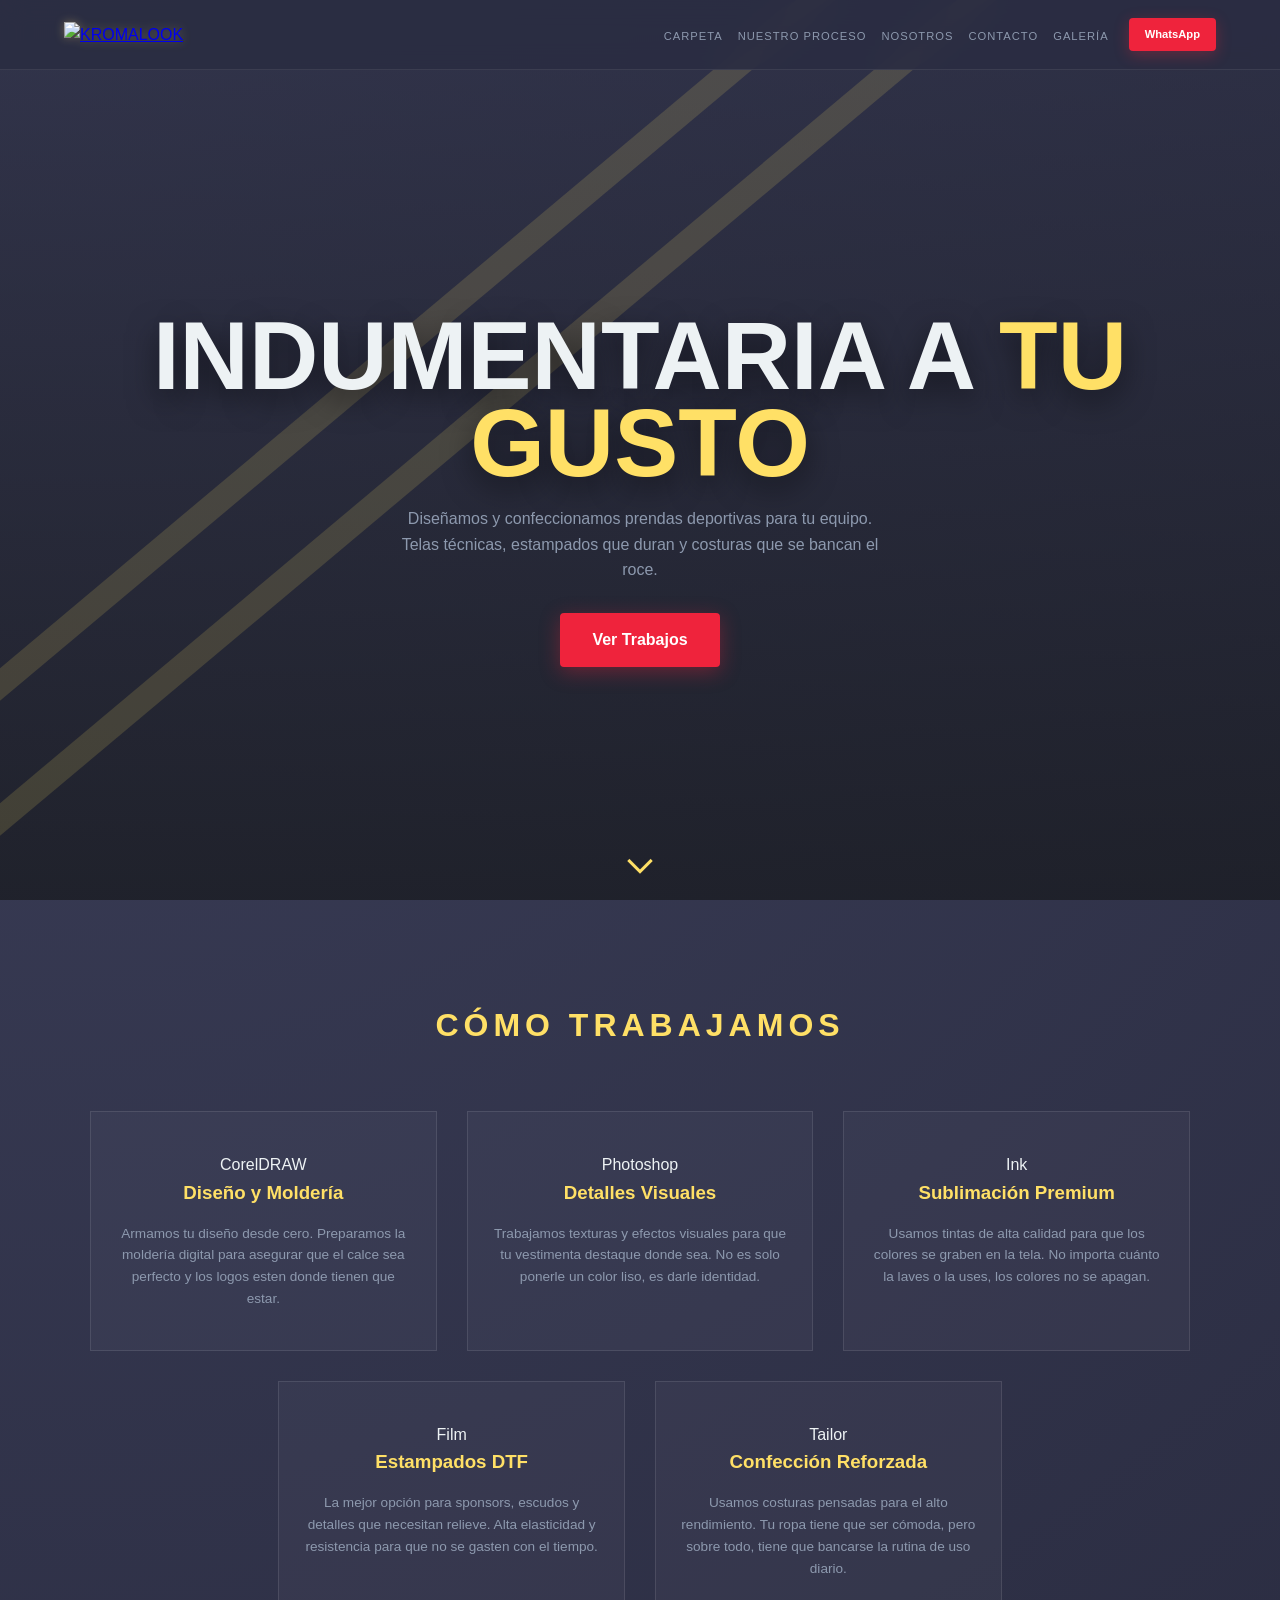
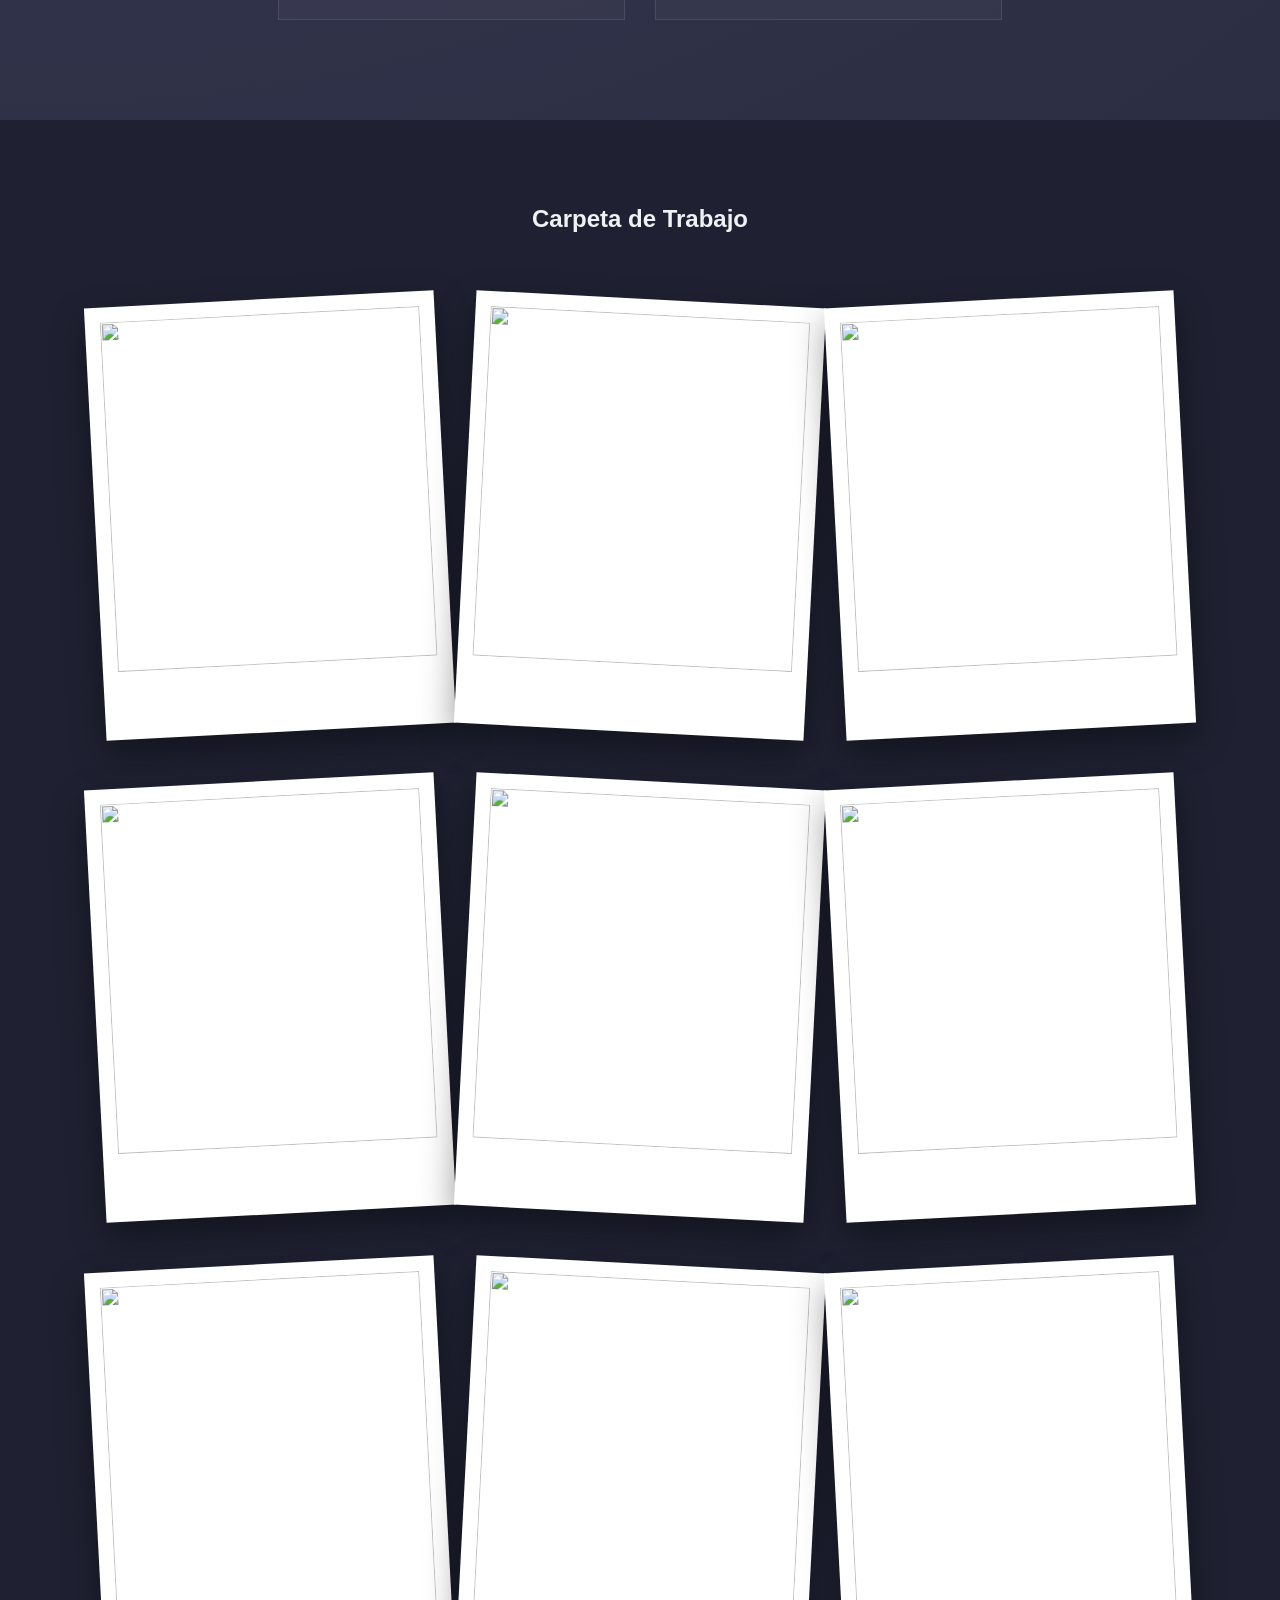
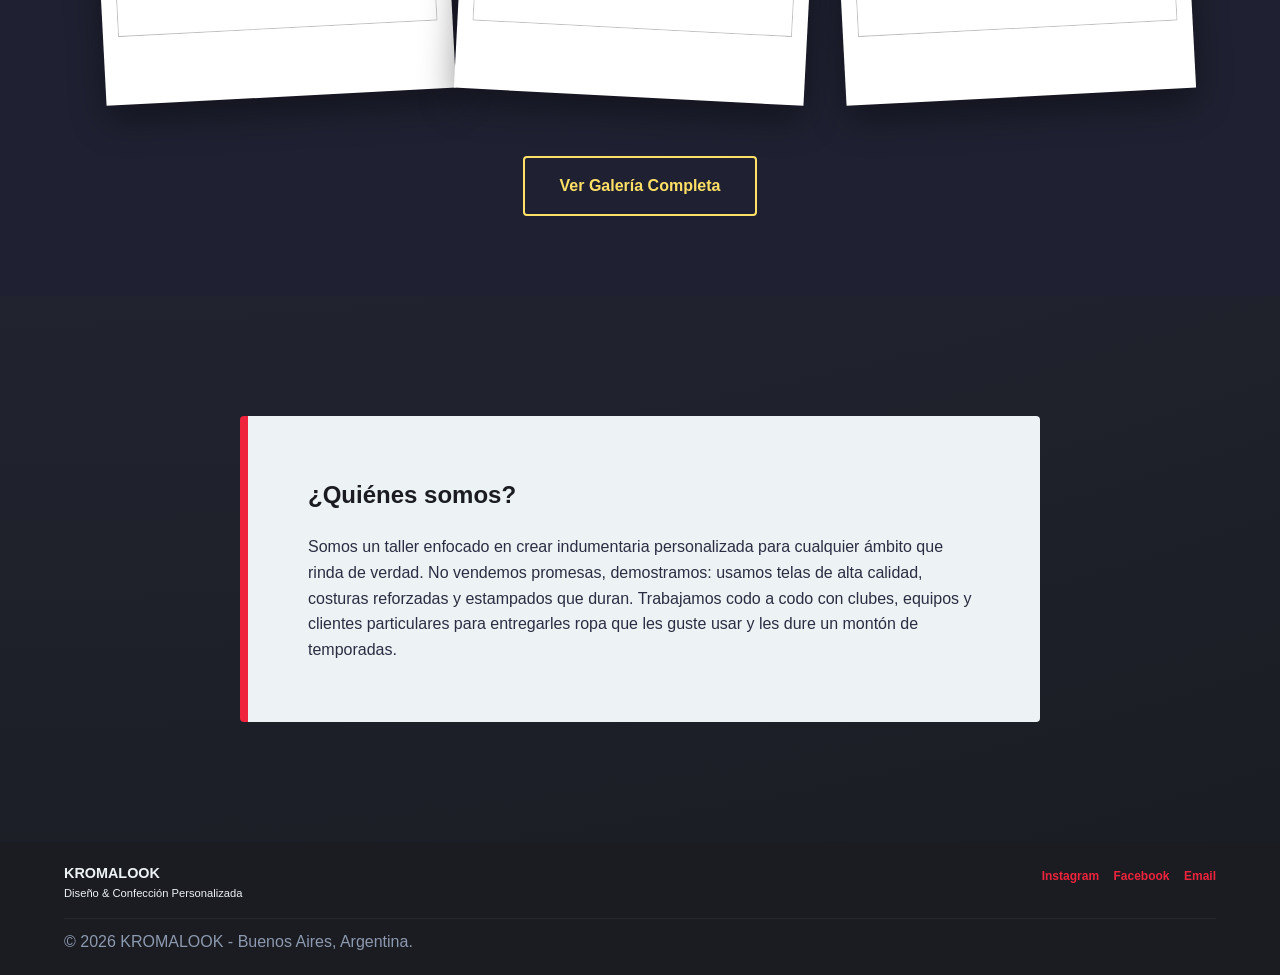
==== index.html @ a7c46986 "Add files via upload" ====
<!DOCTYPE html>
<html lang="es">
<head>
    <meta charset="UTF-8">
    <meta name="viewport" content="width=device-width, initial-scale=1.0">
    <title>KROMALOOK | Indumentaria Deportiva Personalizada | Diseño & Confección</title>
    <link rel="icon" href="img/kromalogo.webp" type="image/webp">
    <link rel="stylesheet" href="style.css">
</head>
<body>

<header id="header">
    <div class="logo-area">
        <a href="index.html" class="logo-link"><img src="img/kromalogo.webp" alt="KROMALOOK" class="logo-img"></a>
    </div>
    <div class="menu-toggle" onclick="toggleMenu()"><span></span><span></span><span></span></div>
    <nav id="main-nav">
        <ul class="nav-menu">
            <li><a href="#carpeta" onclick="toggleMenu()"> Carpeta</a></li>
            <li><a href="#herramientas" onclick="toggleMenu()"> Nuestro Proceso</a></li>
            <li><a href="#nosotros" onclick="toggleMenu()"> Nosotros</a></li>
            <li><a href="javascript:void(0)" onclick="toggleContactModal(); toggleMenu();"> Contacto</a></li>
            <li><a href="galeria.html" onclick="toggleMenu()"> Galería</a></li>
        </ul>
        <div class="mobile-nav-footer">
            <div class="mobile-socials">
                <a href="#" aria-label="Instagram">
                    <svg viewBox="0 0 24 24" width="24" height="24" fill="currentColor"><path d="M12 2.163c3.204 0 3.584.012 4.85.07 3.252.148 4.771 1.691 4.919 4.919.058 1.265.069 1.645.069 4.849 0 3.205-.012 3.584-.069 4.849-.149 3.225-1.664 4.771-4.919 4.919-1.266.058-1.644.07-4.85.07-3.204 0-3.584-.012-4.849-.07-3.26-.149-4.771-1.699-4.919-4.92-.058-1.265-.07-1.644-.07-4.849 0-3.204.013-3.583.07-4.849.149-3.227 1.664-4.771 4.919-4.919 1.266-.057 1.645-.069 4.849-.069zm0-2.163c-3.259 0-3.667.014-4.947.072-4.358.2-6.78 2.618-6.98 6.98-.059 1.281-.073 1.689-.073 4.948 0 3.259.014 3.668.072 4.948.2 4.358 2.618 6.78 6.98 6.98 1.281.058 1.689.072 4.948.072 3.259 0 3.668-.014 4.948-.072 4.354-.2 6.782-2.618 6.979-6.98.059-1.28.073-1.689.073-4.948 0-3.259-.014-3.667-.072-4.947-.196-4.354-2.617-6.78-6.979-6.98-1.281-.059-1.69-.073-4.949-.073zm0 5.838c-3.403 0-6.162 2.759-6.162 6.162s2.759 6.163 6.162 6.163 6.162-2.759 6.162-6.163c0-3.403-2.759-6.162-6.162-6.162zm0 10.162c-2.209 0-4-1.79-4-4 0-2.209 1.791-4 4-4s4 1.791 4 4c0 2.21-1.791 4-4 4zm6.406-11.845c-.796 0-1.441.645-1.441 1.44s.645 1.44 1.441 1.44c.795 0 1.439-.645 1.439-1.44s-.644-1.44-1.439-1.44z"/></svg>
                </a>
                <a href="#" aria-label="Facebook">
                    <svg viewBox="0 0 24 24" width="24" height="24" fill="currentColor"><path d="M9 8h-3v4h3v12h5v-12h3.642l.358-4h-4v-1.667c0-.955.192-1.333 1.115-1.333h2.885v-5h-3.808c-3.596 0-5.192 1.583-5.192 4.615v3.385z"/></svg>
                </a>
                <a href="#" aria-label="WhatsApp">
                    <svg viewBox="0 0 24 24" width="24" height="24" fill="currentColor"><path d="M.057 24l1.687-6.163c-1.041-1.804-1.588-3.849-1.587-5.946.003-6.556 5.338-11.891 11.893-11.891 3.181.001 6.167 1.24 8.413 3.488 2.245 2.248 3.481 5.236 3.48 8.414-.003 6.557-5.338 11.892-11.893 11.892-1.99-.001-3.951-.5-5.688-1.448l-6.305 1.654zm6.597-3.807c1.676.995 3.276 1.591 5.392 1.592 5.448 0 9.886-4.434 9.889-9.885.002-5.462-4.415-9.89-9.881-9.892-5.452 0-9.887 4.434-9.889 9.884-.001 2.225.651 3.891 1.746 5.634l-.999 3.648 3.742-.981zm11.387-5.464c-.074-.124-.272-.198-.57-.347-.297-.149-1.758-.868-2.031-.967-.272-.099-.47-.149-.669.149-.198.297-.768.967-.941 1.165-.173.198-.347.223-.644.074-.297-.149-1.255-.462-2.39-1.475-.88-.788-1.48-1.761-1.653-2.059-.173-.297-.018-.458.13-.606.134-.133.297-.347.446-.521.151-.172.2-.296.3-.495.099-.198.05-.372-.025-.521-.075-.148-.669-1.611-.916-2.206-.242-.579-.487-.5-.669-.51l-.57-.01c-.198 0-.52.074-.792.347-.272.297-1.04 1.016-1.04 2.479 0 1.463 1.065 2.876 1.213 3.074.149.198 2.095 3.2 5.076 4.487.709.306 1.263.489 1.694.626.712.226 1.36.194 1.872.118.571-.085 1.758-.719 2.006-1.413.248-.695.248-1.29.173-1.414z"/></svg>
                </a>
            </div>
            <div class="watermark">KROMALOOK TECHNICAL APPAREL</div>
        </div>
        <a href="https://wa.me/5491169520680" target="_blank" class="btn-whatsapp">WhatsApp</a>
    </nav>
</header>

<section class="hero-flyer" id="hero">
    <div class="hero-content">
        <div class="hero-parallax-group">
            <h1>INDUMENTARIA A<span class="vibrant-text"> TU GUSTO</span></h1>
            <p>Diseñamos y confeccionamos prendas deportivas para tu equipo. Telas técnicas, estampados que duran y costuras que se bancan el roce.</p>
            <div class="hero-buttons">
                <a href="#carpeta" class="btn btn-main">Ver Trabajos</a>
            </div>
        </div>
    </div>
    <a href="#herramientas" class="scroll-indicator">
        <span class="arrow-v"></span>
    </a>
</section>

<section id="herramientas" class="tools-section">
    <h2>Cómo Trabajamos</h2>
    <div class="tools-container">
        <div class="tool-card">
            <div class="tool-icon">CorelDRAW</div>
            <h3>Diseño y Moldería</h3>
            <p>Armamos tu diseño desde cero. Preparamos la moldería digital para asegurar que el calce sea perfecto y los logos esten donde tienen que estar.</p>
        </div>
        <div class="tool-card">
            <div class="tool-icon">Photoshop</div>
            <h3>Detalles Visuales</h3>
            <p>Trabajamos texturas y efectos visuales para que tu vestimenta destaque donde sea. No es solo ponerle un color liso, es darle identidad.</p>
        </div>
        <div class="tool-card">
            <div class="tool-icon">Ink</div>
            <h3>Sublimación Premium</h3>
            <p>Usamos tintas de alta calidad para que los colores se graben en la tela. No importa cuánto la laves o la uses, los colores no se apagan.</p>
        </div>
        <div class="tool-card">
            <div class="tool-icon">Film</div>
            <h3>Estampados DTF</h3>
            <p>La mejor opción para sponsors, escudos y detalles que necesitan relieve. Alta elasticidad y resistencia para que no se gasten con el tiempo.</p>
        </div>
        <div class="tool-card">
            <div class="tool-icon">Tailor</div>
            <h3>Confección Reforzada</h3>
            <p>Usamos costuras pensadas para el alto rendimiento. Tu ropa tiene que ser cómoda, pero sobre todo, tiene que bancarse la rutina de uso diario.</p>
        </div>
    </div>
</section>

<section id="carpeta" class="work-folder">
    <h2>Carpeta de Trabajo</h2>
    <div class="shelf-container">
        <div class="shelf-row row-1">
            <div class="work-item" onclick="zoomImg(this)"><img src="img/ para subir (1).png" class="protect-img"></div>
            <div class="work-item" onclick="zoomImg(this)"><img src="img/ para subir (2).png" class="protect-img"></div>
            <div class="work-item" onclick="zoomImg(this)"><img src="img/ para subir (3).png" class="protect-img"></div>
            <div class="work-item mobile-only" onclick="zoomImg(this)"><img src="img/ para subir (1).png"></div>
            <div class="work-item mobile-only" onclick="zoomImg(this)"><img src="img/ para subir (2).png"></div>
        </div>
        <div class="shelf-row row-2">
            <div class="work-item" onclick="zoomImg(this)"><img src="img/ para subir (3).png" class="protect-img"></div>
            <div class="work-item" onclick="zoomImg(this)"><img src="img/ para subir (2).png" class="protect-img"></div>
            <div class="work-item" onclick="zoomImg(this)"><img src="img/ para subir (1).png" class="protect-img"></div>
            <div class="work-item mobile-only" onclick="zoomImg(this)"><img src="img/ para subir (3).png"></div>
            <div class="work-item mobile-only" onclick="zoomImg(this)"><img src="img/ para subir (2).png"></div>
        </div>
        <div class="shelf-row pc-only">
            <div class="work-item" onclick="zoomImg(this)"><img src="img/ para subir (1).png" class="protect-img"></div>
            <div class="work-item" onclick="zoomImg(this)"><img src="img/ para subir (2).png" class="protect-img"></div>
            <div class="work-item" onclick="zoomImg(this)"><img src="img/ para subir (3).png" class="protect-img"></div>
        </div>
    </div>
    
    <div class="gallery-btn-container">
        <a href="galeria.html" class="btn-galery">Ver Galería Completa</a>
    </div>
</section>

<section id="nosotros" class="about-container">
    <div class="about-box">
        <h2>¿Quiénes somos?</h2>
        <p>Somos un taller enfocado en crear indumentaria personalizada para cualquier ámbito que rinda de verdad. No vendemos promesas, demostramos: usamos telas de alta calidad, costuras reforzadas y estampados que duran. Trabajamos codo a codo con clubes, equipos y clientes particulares para entregarles ropa que les guste usar y les dure un montón de temporadas.</p>
    </div>
</section>

<div id="img-modal" onclick="this.style.display='none'">
    <img id="modal-content">
</div>

<div id="contact-modal" class="modal-overlay" onclick="toggleContactModal()">
    <div class="contact-box" onclick="event.stopPropagation()">
        <span class="close-modal" onclick="toggleContactModal()">&times;</span>
        <h2>Contactanos</h2>
        <p>Escribinos por el canal que te quede más cómodo.</p>
        <div class="contact-socials">
            <a href="#" aria-label="Instagram" class="social-btn">
                <svg viewBox="0 0 24 24" width="30" height="30" fill="currentColor"><path d="M12 2.163c3.204 0 3.584.012 4.85.07 3.252.148 4.771 1.691 4.919 4.919.058 1.265.069 1.645.069 4.849 0 3.205-.012 3.584-.069 4.849-.149 3.225-1.664 4.771-4.919 4.919-1.266.058-1.644.07-4.85.07-3.204 0-3.584-.012-4.849-.07-3.26-.149-4.771-1.699-4.919-4.92-.058-1.265-.07-1.644-.07-4.849 0-3.204.013-3.583.07-4.849.149-3.227 1.664-4.771 4.919-4.919 1.266-.057 1.645-.069 4.849-.069zm0-2.163c-3.259 0-3.667.014-4.947.072-4.358.2-6.78 2.618-6.98 6.98-.059 1.281-.073 1.689-.073 4.948 0 3.259.014 3.668.072 4.948.2 4.358 2.618 6.78 6.98 6.98 1.281.058 1.689.072 4.948.072 3.259 0 3.668-.014 4.948-.072 4.354-.2 6.782-2.618 6.979-6.98.059-1.28.073-1.689.073-4.948 0-3.259-.014-3.667-.072-4.947-.196-4.354-2.617-6.78-6.979-6.98-1.281-.059-1.69-.073-4.949-.073zm0 5.838c-3.403 0-6.162 2.759-6.162 6.162s2.759 6.163 6.162 6.163 6.162-2.759 6.162-6.163c0-3.403-2.759-6.162-6.162-6.162zm0 10.162c-2.209 0-4-1.79-4-4 0-2.209 1.791-4 4-4s4 1.791 4 4c0 2.21-1.791 4-4 4zm6.406-11.845c-.796 0-1.441.645-1.441 1.44s.645 1.44 1.441 1.44c.795 0 1.439-.645 1.439-1.44s-.644-1.44-1.439-1.44z"/></svg>
                <span>Instagram</span>
            </a>
            <a href="#" aria-label="Facebook" class="social-btn">
                <svg viewBox="0 0 24 24" width="30" height="30" fill="currentColor"><path d="M9 8h-3v4h3v12h5v-12h3.642l.358-4h-4v-1.667c0-.955.192-1.333 1.115-1.333h2.885v-5h-3.808c-3.596 0-5.192 1.583-5.192 4.615v3.385z"/></svg>
                <span>Facebook</span>
            </a>
            <a href="https://wa.me/5491169520680" target="_blank" aria-label="WhatsApp" class="social-btn wpp-btn">
                <svg viewBox="0 0 24 24" width="30" height="30" fill="currentColor"><path d="M.057 24l1.687-6.163c-1.041-1.804-1.588-3.849-1.587-5.946.003-6.556 5.338-11.891 11.893-11.891 3.181.001 6.167 1.24 8.413 3.488 2.245 2.248 3.481 5.236 3.48 8.414-.003 6.557-5.338 11.892-11.893 11.892-1.99-.001-3.951-.5-5.688-1.448l-6.305 1.654zm6.597-3.807c1.676.995 3.276 1.591 5.392 1.592 5.448 0 9.886-4.434 9.889-9.885.002-5.462-4.415-9.89-9.881-9.892-5.452 0-9.887 4.434-9.889 9.884-.001 2.225.651 3.891 1.746 5.634l-.999 3.648 3.742-.981zm11.387-5.464c-.074-.124-.272-.198-.57-.347-.297-.149-1.758-.868-2.031-.967-.272-.099-.47-.149-.669.149-.198.297-.768.967-.941 1.165-.173.198-.347.223-.644.074-.297-.149-1.255-.462-2.39-1.475-.88-.788-1.48-1.761-1.653-2.059-.173-.297-.018-.458.13-.606.134-.133.297-.347.446-.521.151-.172.2-.296.3-.495.099-.198.05-.372-.025-.521-.075-.148-.669-1.611-.916-2.206-.242-.579-.487-.5-.669-.51l-.57-.01c-.198 0-.52.074-.792.347-.272.297-1.04 1.016-1.04 2.479 0 1.463 1.065 2.876 1.213 3.074.149.198 2.095 3.2 5.076 4.487.709.306 1.263.489 1.694.626.712.226 1.36.194 1.872.118.571-.085 1.758-.719 2.006-1.413.248-.695.248-1.29.173-1.414z"/></svg>
                <span>WhatsApp</span>
            </a>
        </div>
    </div>
</div>

<footer id="contacto">
    <div class="footer-content">
        <div class="footer-info">
            <h3>KROMALOOK</h3>
            <p>Diseño & Confección Personalizada</p>
        </div>
        <div class="footer-links">
            <a href="#">Instagram</a>
            <a href="#">Facebook</a>
            <a href="mailto:info@kromalook.com">Email</a>
        </div>
    </div>
    <p class="copyright">&copy; 2026 KROMALOOK - Buenos Aires, Argentina.</p>
</footer>

<script src="script.js"></script>
</body>
</html>
---- style.css ----
:root{
  /* Palette */
  --bg-deep: #2B2D42;
  --bg-darker: #1A1C22;
  --text-main: #EDF2F4;
  --text-muted: #8D99AE;
  --card-bg: rgba(255,255,255,0.05);
  --white: #ffffff;
  --accent-gold: #FFE066;
  --accent-hit: #EF233C;
  --accent-tech: #247BA0;
}

/* Reset */
*{box-sizing:border-box;margin:0;padding:0}

/* Base */
body{
  font-family:'Segoe UI', Roboto, Helvetica, Arial, sans-serif;
  color:var(--text-main);
  line-height:1.6;
  overflow-x:hidden;
  background:radial-gradient(circle at 0% 0%, #3d405b 0%, var(--bg-deep) 50%, var(--bg-darker) 100%);
}

/* FUERZA EL FOOTER AL FINAL DE LA PÁGINA */
body {
    display: flex;
    flex-direction: column;
    min-height: 100vh; /* Ocupa el 100% de la altura de la ventana */
    margin: 0;
}

/* Asegurate de que el contenido principal (sea <main> o tus <section>) 
   tenga esta propiedad para que crezca y empuje al footer 
*/
main, .gallery-grid, #herramientas, #nosotros {
    flex: 1;
}

/* Header */
header{height:70px;display:flex;justify-content:space-between;align-items:center;padding:0 5%;position:fixed;width:100%;background:rgba(43,45,66,0.9);backdrop-filter:blur(12px);z-index:1000;border-bottom:1px solid rgba(255,255,255,0.08)}
.logo-img{height:35px;filter:drop-shadow(0 0 5px rgba(255,224,102,0.3))}

#main-nav { display: flex; align-items: center; gap: 20px; }
.mobile-nav-footer { display: none; }

.nav-menu{display:flex;list-style:none;gap:15px}
.nav-menu a{text-decoration:none;color:var(--text-muted);font-size:.7rem;text-transform:uppercase;letter-spacing:1px;transition:.3s}
.nav-menu a:hover{color:var(--accent-gold)}
.btn-whatsapp{background:var(--accent-hit);color:#fff;padding:8px 16px;border-radius:4px;text-decoration:none;font-weight:700;font-size:.7rem;transition:.3s;box-shadow:0 4px 15px rgba(239,35,60,.3)}
.btn-whatsapp:hover{transform:scale(1.05);background:#d90429}

.menu-toggle { display: none; flex-direction: column; gap: 5px; cursor: pointer; z-index: 1001; }
.menu-toggle span { width: 25px; height: 3px; background: var(--accent-gold); transition: .3s; }

/* HERO */
.hero-flyer{height:100vh;display:flex;flex-direction:column;align-items:center;justify-content:center;padding-top:80px;text-align:center;background:linear-gradient(rgba(43,45,66,.6),rgba(26,28,34,.8)),url('img/flyer-bg.webp') center/cover;position:relative;overflow:hidden}

.hero-flyer::before, .hero-flyer::after {
    content: ''; position: absolute; width: 200%; height: 25px; background: var(--accent-gold);
    opacity: 0.15; transform: rotate(-40deg); z-index: 1; pointer-events: none;
}
.hero-flyer::before { top: 15%; left: -50%; }
.hero-flyer::after { top: 30%; left: -50%; }
.hero-content { position: relative; z-index: 2; }

.hero-text-group{margin-bottom:40px}
.hero-content h1{font-size:clamp(3rem,10vw,6rem);font-weight:900;line-height:.9;margin-bottom:20px;text-shadow:0 10px 30px rgba(0,0,0,.5)}
.hero-content p{max-width:500px;margin:0 auto;color:var(--text-muted)}
.vibrant-text{color:var(--accent-gold)}
.hero-buttons{display:flex;gap:20px;justify-content:center;padding-top:30px}

/* Button base + variants */
.btn{display:inline-block;border-radius:4px;text-decoration:none;color:#fff;font-weight:700;transition:.25s;box-shadow:0 5px 20px rgba(0,0,0,.15);padding:12px 30px;border:2px solid transparent}
.btn:hover{transform:translateY(-2px)}

.btn-main{background:var(--accent-hit);border-color:var(--accent-hit);box-shadow:0 5px 20px rgba(239,35,60,.35)}
.btn-main:hover{background:transparent;color:var(--accent-hit)}

/* Scroll indicator */
.scroll-indicator{position:absolute;left:50%;transform:translateX(-50%);bottom:30px;display:flex;align-items:center;gap:6px;padding:0;z-index:30;animation:scrollBlink 2s infinite; pointer-events: auto; cursor: pointer;}
.arrow-v{display:inline-block;width:18px;height:18px;border-right:3px solid var(--accent-gold);border-bottom:3px solid var(--accent-gold);transform:rotate(45deg);will-change:transform,opacity}

@keyframes scrollBlink{0%,100%{opacity:.25;transform:translateY(0)}50%{opacity:1;transform:translateY(8px)}}

/* Tools */
.tools-section{padding:100px 5%}
.tools-section h2{text-align:center;color:var(--accent-gold);text-transform:uppercase;letter-spacing:5px;margin-bottom:60px;font-size:2rem}
.tools-container{display:grid;grid-template-columns:repeat(6,1fr);gap:30px;max-width:1100px;margin:0 auto}
.tool-card{background:rgba(255,255,255,.03);border:1px solid rgba(255,255,255,.1);padding:40px 25px;transition:all .4s;text-align:center}
.tool-card:nth-child(1),.tool-card:nth-child(2),.tool-card:nth-child(3){grid-column:span 2}
.tool-card:nth-child(4){grid-column:2/span 2}
.tool-card:nth-child(5){grid-column:4/span 2}
.tool-card:hover{transform:scale(1.05);background:rgba(255,255,255,.08);border-color:var(--accent-gold);box-shadow:0 20px 40px rgba(0,0,0,.3)}
.tool-card h3{color:var(--accent-gold);margin-bottom:15px}
.tool-card p{color:var(--text-muted);font-size:.85rem}

/* Work folder */
.work-folder{padding:80px 5%;background:#1f2132;overflow:hidden}
.work-folder h2{text-align:center;margin-bottom:50px;color:var(--text-main)}

.shelf-container { display: flex; flex-direction: column; gap: 30px;}
.shelf-row { display: flex; gap: 20px; padding: 10px; flex-wrap: wrap; justify-content: center; }

.work-item{background:#fff;padding:15px 15px 60px;box-shadow:0 15px 35px rgba(0,0,0,.4);width:calc(33.333% - 20px); max-width:350px;transition:.4s;flex-shrink:0}
.work-item:nth-child(odd){align-self:flex-start;transform:rotate(-3deg)}
.work-item:nth-child(even){align-self:flex-end;transform:rotate(3deg)}
.work-item:hover{transform:rotate(0deg) scale(1.1);z-index:10; cursor: pointer;}
.work-item img{width:100%;height:350px;object-fit:cover}

.gallery-btn-container { text-align: center; margin-top: 50px; }
.btn-galery {
    display: inline-block; padding: 15px 35px; border-radius: 4px;
    font-weight: 700; text-decoration: none; transition: 0.3s;
    background: transparent; color: var(--accent-gold);
    border: 2px solid var(--accent-gold);
}
.btn-galery:hover {
    background: var(--accent-gold); color: var(--bg-deep);
    transform: scale(1.05); box-shadow: 0 5px 20px rgba(255, 224, 102, 0.4);
}

/* About */
.about-container{padding:120px 5%}
.about-box{background:var(--text-main);color:var(--bg-deep);padding:60px;border-radius:4px;max-width:800px;margin:0 auto;border-left:8px solid var(--accent-hit)}
.about-box h2{font-weight:900;margin-bottom:20px;color:var(--bg-darker)}

/* Footer compact */
footer{padding:20px 5%;background:var(--bg-darker)}
.footer-content{display:flex;flex-direction:row;flex-wrap:wrap;gap:15px;justify-content:space-between}
.footer-info h3{font-size:.9rem}
.footer-info p{font-size:.7rem}
.footer-links a{font-size:.75rem;margin-left:10px;color:var(--accent-hit);text-decoration:none;font-weight:700}
.copyright{margin-top:15px;border-top:1px solid rgba(255,255,255,.05);padding-top:10px;color:var(--text-muted)}
.copyright-center { text-align: center; }

/* Modal zoom de Imagen */
#img-modal{display:none;position:fixed;z-index:9999;top:0;left:0;width:100%;height:100%;background:rgba(0,0,0,.9);align-items:center;justify-content:center}
#modal-content{max-width:90%;max-height:80%;border:10px solid #fff;transform:scale(1);transition:.3s}

/* MODAL DE CONTACTO FLOTANTE */
.modal-overlay {
    display: none; position: fixed; top: 0; left: 0; width: 100%; height: 100%;
    background: rgba(26, 28, 34, 0.85); backdrop-filter: blur(8px);
    z-index: 10000; align-items: center; justify-content: center;
}
.modal-overlay.active { display: flex; animation: fadeIn 0.3s ease; }

.contact-box {
    background: linear-gradient(145deg, var(--bg-deep), var(--bg-darker));
    padding: 40px; border-radius: 12px; text-align: center;
    border: 2px solid var(--accent-gold); box-shadow: 0 20px 50px rgba(0,0,0,0.5);
    max-width: 400px; width: 90%; position: relative; transform: translateY(0);
}
.close-modal {
    position: absolute; top: 15px; right: 20px; font-size: 2rem;
    color: var(--text-muted); cursor: pointer; transition: 0.3s;
}
.close-modal:hover { color: var(--accent-hit); }

.contact-box h2 { color: var(--accent-gold); margin-bottom: 10px; font-size: 2rem; }
.contact-box p { color: var(--text-muted); margin-bottom: 30px; font-size: 0.9rem; }

.contact-socials { display: flex; flex-direction: column; gap: 15px; }
.social-btn {
    display: flex; align-items: center; justify-content: center; gap: 15px;
    padding: 12px 20px; border-radius: 6px; text-decoration: none;
    color: var(--white); background: rgba(255,255,255,0.05); border: 1px solid rgba(255,255,255,0.1);
    transition: 0.3s; font-weight: bold; font-size: 1.1rem;
}
.social-btn:hover { background: rgba(255,255,255,0.1); transform: translateY(-3px); box-shadow: 0 5px 15px rgba(0,0,0,0.3); }
.wpp-btn { background: #25D366; color: white; border: none; }
.wpp-btn:hover { background: #1ebd5c; box-shadow: 0 5px 20px rgba(37, 211, 102, 0.4); }

@keyframes fadeIn { from { opacity: 0; transform: translateY(-20px); } to { opacity: 1; transform: translateY(0); } }

/* --- DISEÑO DE LA GALERÍA (Mejorado) --- */
.page-header { padding-top: 120px; text-align: center; padding-bottom: 40px; }
.page-header h1 { color: var(--accent-gold); font-size: 2.5rem; text-transform: uppercase; }
.page-header-desc { color: var(--text-muted); }

.gallery-grid { 
    display: grid; grid-template-columns: repeat(auto-fill, minmax(300px, 1fr)); 
    gap: 30px; padding: 0 5% 100px; max-width: 1200px; margin: 0 auto;
}
.gallery-item {
    position: relative; background: #fff; padding: 12px; padding-bottom: 50px; 
    box-shadow: 0 10px 20px rgba(0,0,0,0.3); transition: transform 0.4s ease, box-shadow 0.4s ease; cursor: pointer;
    overflow: hidden; border-radius: 4px;
}
.gallery-item img { width: 100%; height: 350px; object-fit: cover; transition: 0.4s; }
.gallery-overlay {
    position: absolute; top: 0; left: 0; width: 100%; height: 100%;
    background: rgba(43, 45, 66, 0.8); display: flex; align-items: center; justify-content: center;
    opacity: 0; transition: 0.3s; z-index: 2; backdrop-filter: blur(2px);
}
.gallery-overlay span {
    color: var(--accent-gold); font-weight: bold; font-size: 1.2rem;
    border: 2px solid var(--accent-gold); padding: 10px 20px; border-radius: 4px;
    transform: translateY(20px); transition: 0.3s;
}
.gallery-item:hover { transform: translateY(-10px); box-shadow: 0 20px 40px rgba(0,0,0,0.5); }
.gallery-item:hover .gallery-overlay { opacity: 1; }
.gallery-item:hover .gallery-overlay span { transform: translateY(0); }


/* --- RESPONSIVE MOBILE --- */
@media (max-width:768px){
  .menu-toggle { display: flex; order: 3; margin-left: auto; }
  
  #main-nav { 
      position: fixed; top: 0; right: -100%; width: 80%; height: 100vh;
      background: radial-gradient(circle at 100% 0%, #3d405b 0%, var(--bg-deep) 60%);
      flex-direction: column; justify-content: space-between;
      padding: 100px 20px 40px; text-align: center; transition: 0.4s; z-index: 1000;
      box-shadow: -10px 0 30px rgba(0,0,0,0.8); border-left: 2px solid var(--accent-gold);
  }
  #main-nav.active { right: 0; }
  
  .nav-menu {flex-direction: column; gap: 25px;}
  .nav-menu a{font-size:1.3rem; font-weight: bold; text-shadow: 0 2px 5px rgba(0,0,0,0.5);}
  .nav-menu a:hover { color: var(--accent-hit); }
  
  .mobile-nav-footer { display: flex; flex-direction: column; gap: 15px; margin-top: auto; padding-top: 30px;}
  .mobile-socials { display: flex; justify-content: center; gap: 25px; margin-bottom: 10px;}
  .mobile-socials a {color: var(--accent-gold); transition: 0.3s;}
  .mobile-socials a:hover {color: var(--accent-hit); transform: scale(1.1);}
  .watermark {font-size: 0.6rem; color: var(--text-muted); text-transform: uppercase; letter-spacing: 2px; opacity: 0.5; }

  .tools-container{display:flex;overflow-x:auto;padding-bottom:30px;scroll-snap-type:x mandatory}
  .tool-card{min-width:80vw;scroll-snap-align:center}
  
  .hero-content h1{font-size:2.2rem;padding:0 15px}
  .hero-content p{font-size:.9rem;padding:0 20px}
  .about-box{padding:30px;margin:0 15px;font-size:.9rem}

  .hero-flyer::before, .hero-flyer::after { height: 4px; }

  /* FIX: Efecto "Snap to center" para que clave la imagen al medio */
  .shelf-row { 
      width: 100%; flex-wrap: nowrap; overflow-x: auto; 
      scroll-snap-type: x mandatory; /* Fuerza el anclaje */
      scroll-behavior: smooth; /* Hace que el deslizamiento sea suave */
      -webkit-overflow-scrolling: touch; 
      padding: 0 35vw 30px 35vw; /* Agrega espacio a los lados para que la primera y última se puedan centrar */
      justify-content: flex-start; gap: 15px; animation: none; 
  }
  .shelf-row::-webkit-scrollbar { display: none; }
  
  .work-item{
      width:220px; max-width: 220px; padding-bottom:30px; 
      scroll-snap-align: center; /* Alinea exactamente al centro */
      scroll-snap-stop: always; /* Fuerza a frenar en una imagen, no salta de largo */
      flex-shrink: 0;
  }
  .work-item img{height:250px}
  
  .pc-only { display: none !important; }

  /* Ajuste de galería para móviles */
  .gallery-grid { grid-template-columns: 1fr; gap: 20px; }
  .gallery-item img { height: 300px; }
}

@media (min-width:769px){
  .mobile-only{display:none}
  .pc-only { display: flex; }
}
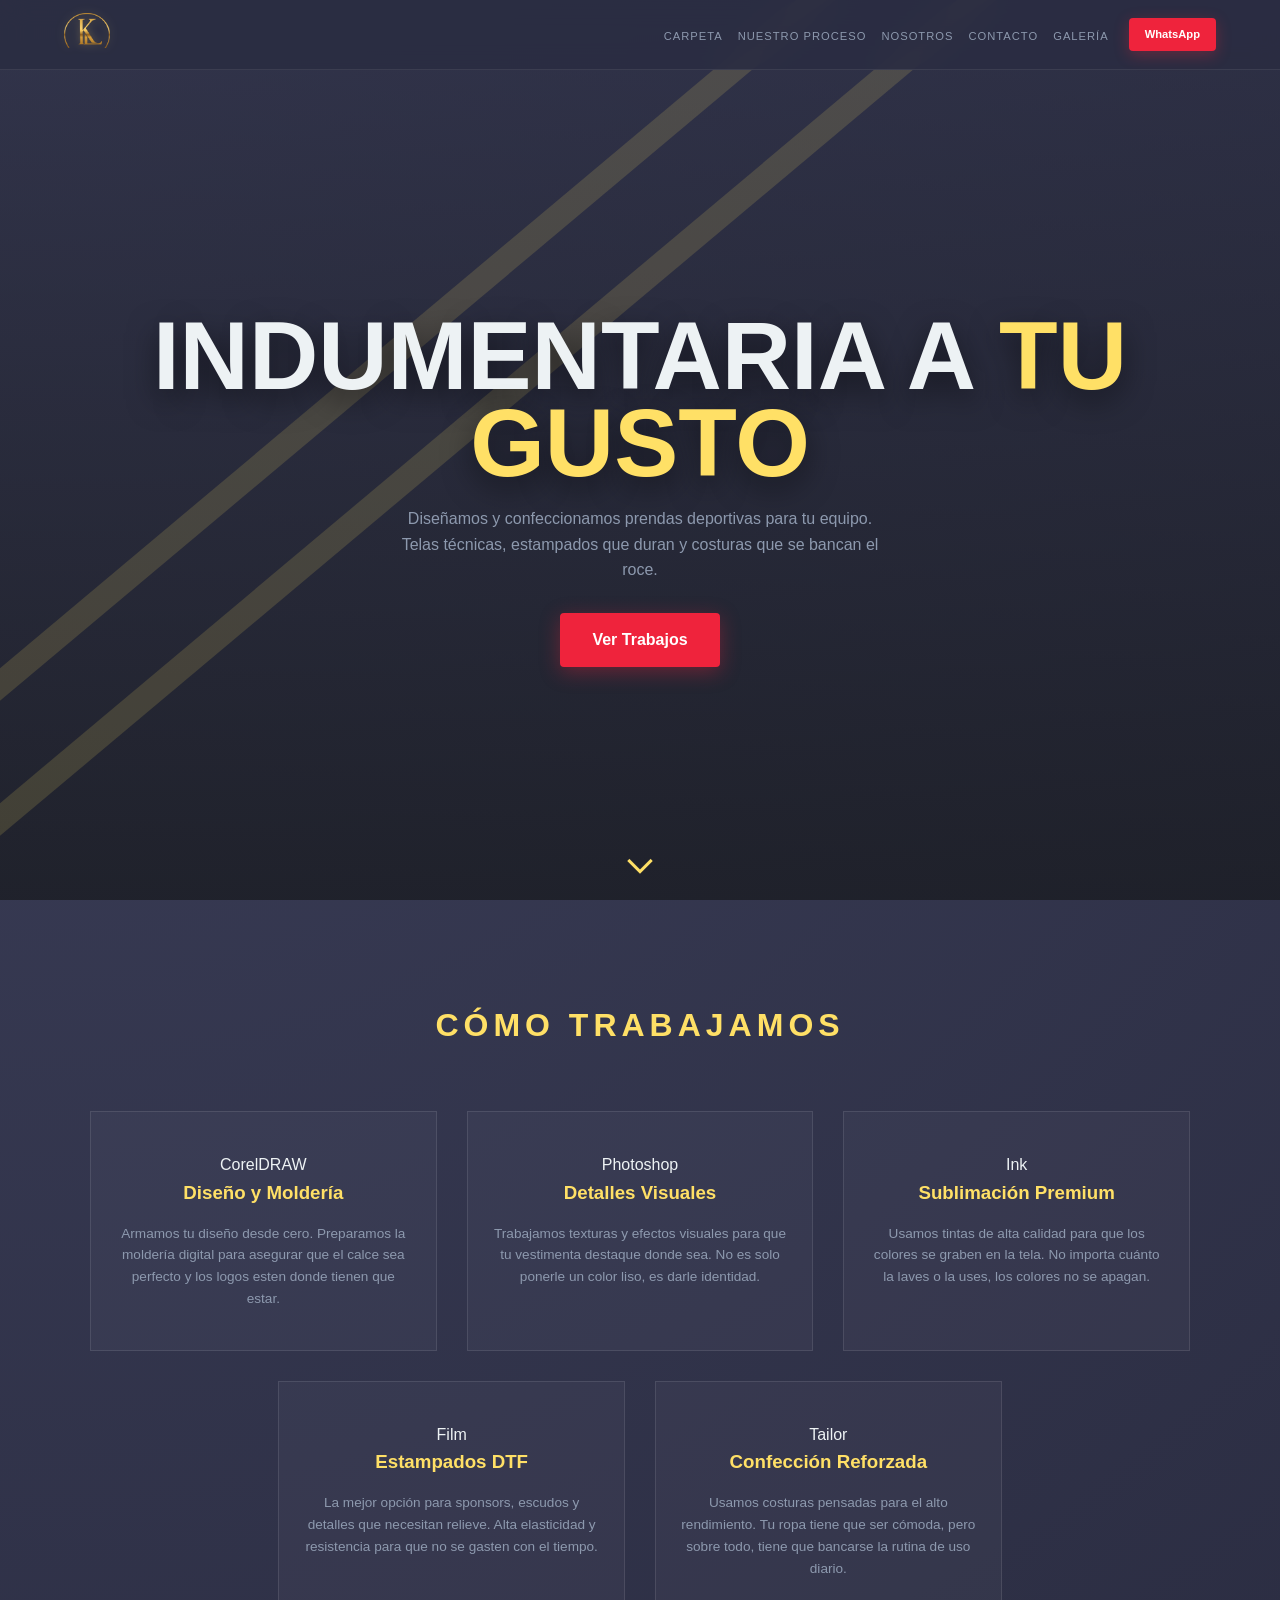
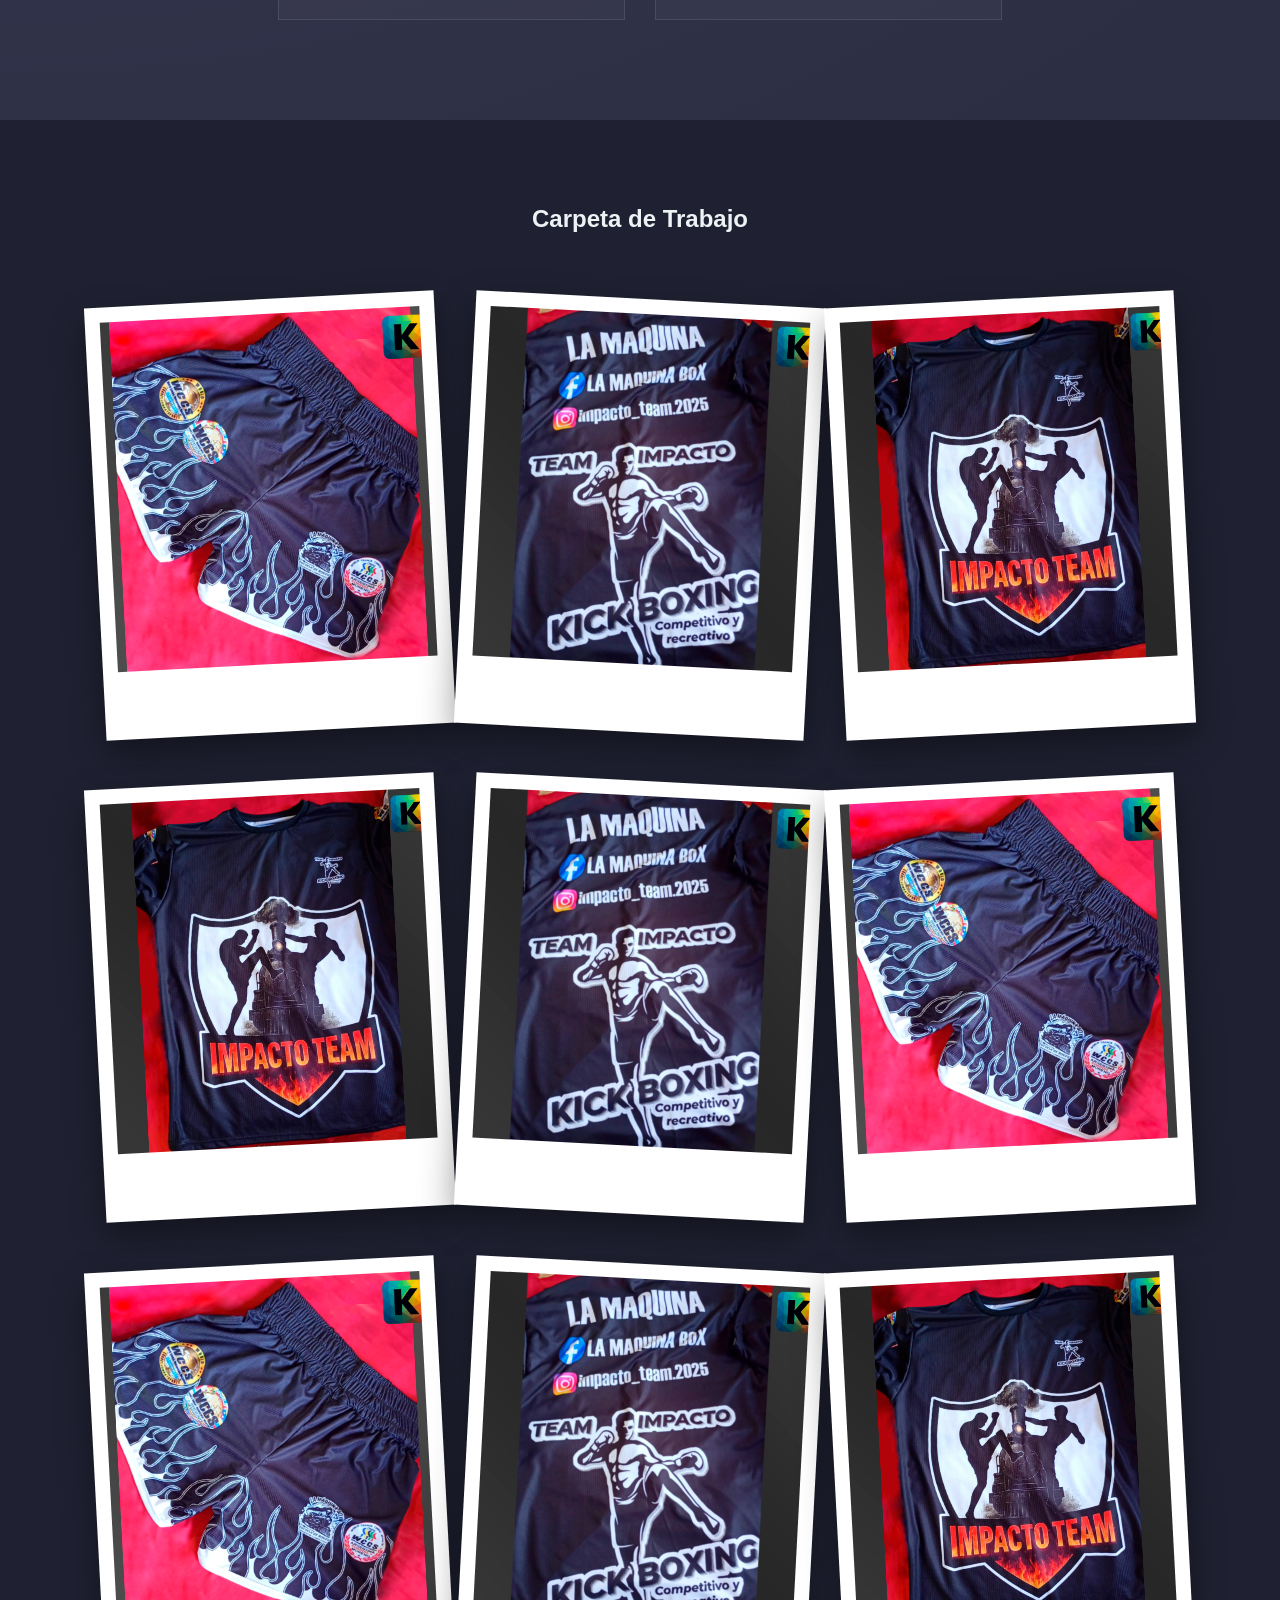
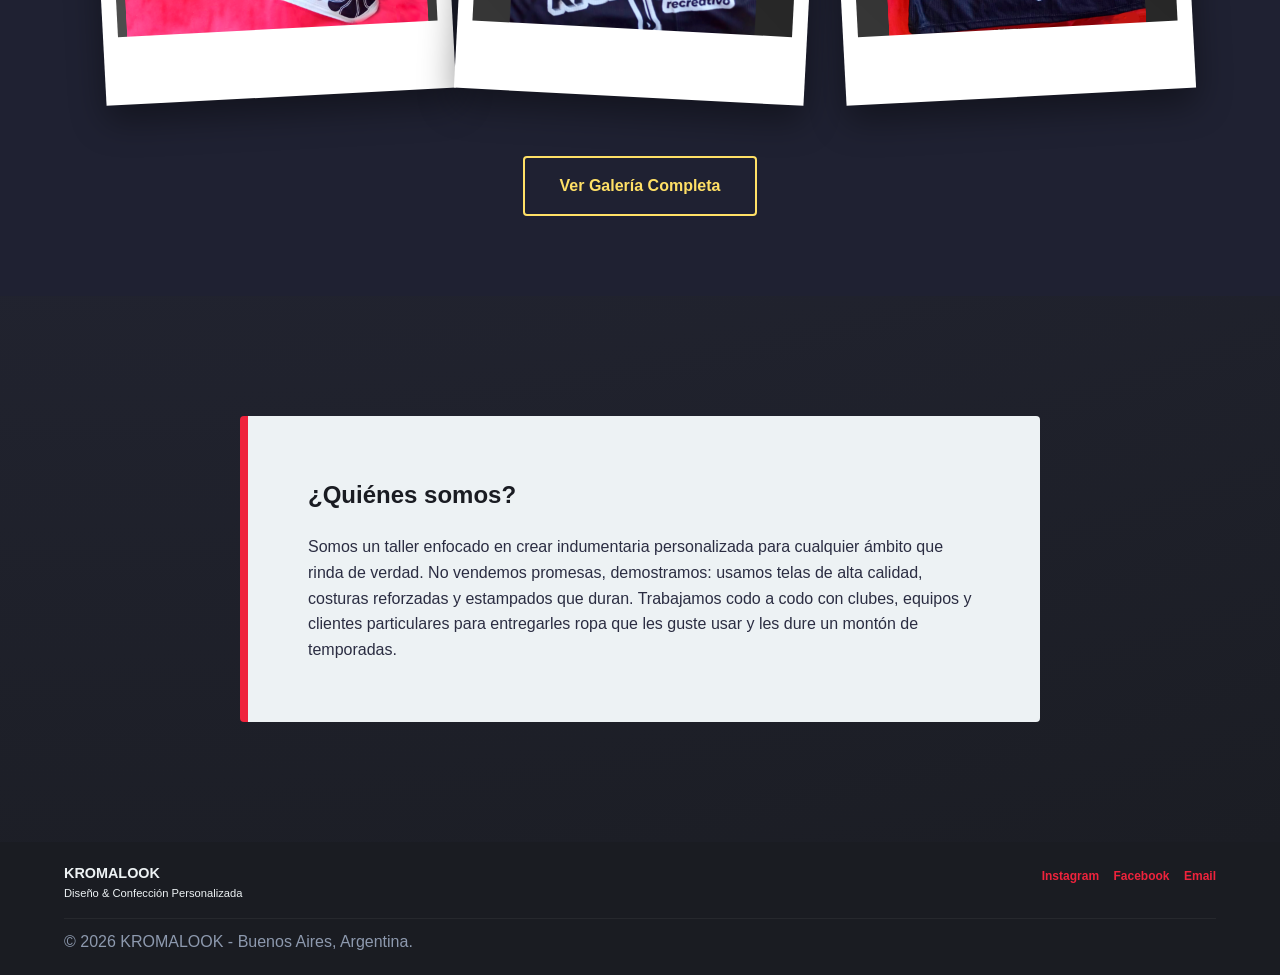
==== commit c3d48160: "Update fmt.Println message from 'Hello' to 'Goodbye'" ====
--- a/index.html
+++ b/index.html
@@ -140,7 +140,7 @@
                 <svg viewBox="0 0 24 24" width="30" height="30" fill="currentColor"><path d="M9 8h-3v4h3v12h5v-12h3.642l.358-4h-4v-1.667c0-.955.192-1.333 1.115-1.333h2.885v-5h-3.808c-3.596 0-5.192 1.583-5.192 4.615v3.385z"/></svg>
                 <span>Facebook</span>
             </a>
-            <a href="https://wa.me/5491169520680" target="_blank" aria-label="WhatsApp" class="social-btn wpp-btn">
+            <a href="#" target="_blank" aria-label="WhatsApp" class="social-btn wpp-btn">
                 <svg viewBox="0 0 24 24" width="30" height="30" fill="currentColor"><path d="M.057 24l1.687-6.163c-1.041-1.804-1.588-3.849-1.587-5.946.003-6.556 5.338-11.891 11.893-11.891 3.181.001 6.167 1.24 8.413 3.488 2.245 2.248 3.481 5.236 3.48 8.414-.003 6.557-5.338 11.892-11.893 11.892-1.99-.001-3.951-.5-5.688-1.448l-6.305 1.654zm6.597-3.807c1.676.995 3.276 1.591 5.392 1.592 5.448 0 9.886-4.434 9.889-9.885.002-5.462-4.415-9.89-9.881-9.892-5.452 0-9.887 4.434-9.889 9.884-.001 2.225.651 3.891 1.746 5.634l-.999 3.648 3.742-.981zm11.387-5.464c-.074-.124-.272-.198-.57-.347-.297-.149-1.758-.868-2.031-.967-.272-.099-.47-.149-.669.149-.198.297-.768.967-.941 1.165-.173.198-.347.223-.644.074-.297-.149-1.255-.462-2.39-1.475-.88-.788-1.48-1.761-1.653-2.059-.173-.297-.018-.458.13-.606.134-.133.297-.347.446-.521.151-.172.2-.296.3-.495.099-.198.05-.372-.025-.521-.075-.148-.669-1.611-.916-2.206-.242-.579-.487-.5-.669-.51l-.57-.01c-.198 0-.52.074-.792.347-.272.297-1.04 1.016-1.04 2.479 0 1.463 1.065 2.876 1.213 3.074.149.198 2.095 3.2 5.076 4.487.709.306 1.263.489 1.694.626.712.226 1.36.194 1.872.118.571-.085 1.758-.719 2.006-1.413.248-.695.248-1.29.173-1.414z"/></svg>
                 <span>WhatsApp</span>
             </a>
@@ -165,4 +165,4 @@
 
 <script src="script.js"></script>
 </body>
-</html>+</html>
